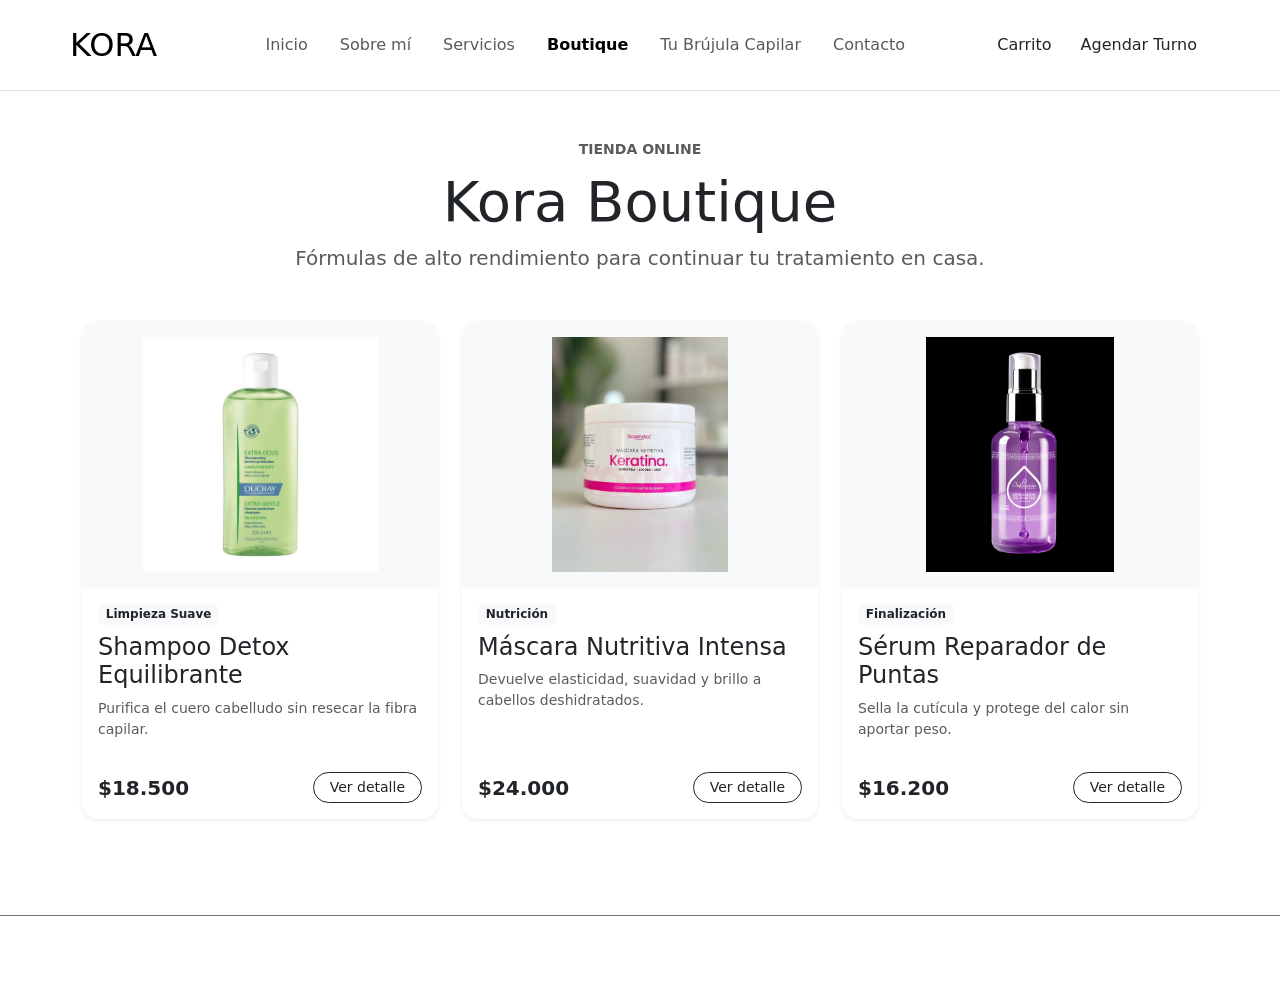
==== boutique.html @ 86b4a29b "Trabajo Práctico 3 maquetacion y auditoria de Lighthouse" ====
<!DOCTYPE html>
<html lang="es">
<head>
  <meta charset="UTF-8">
  <meta name="viewport" content="width=device-width, initial-scale=1.0">
  <meta name="description" content="Kora Hair Boutique - Productos capilares seleccionados para tu rutina en casa.">
  <title>Kora Hair | Boutique</title>
  <link href="https://cdn.jsdelivr.net/npm/bootstrap@5.3.3/dist/css/bootstrap.min.css" rel="stylesheet">
  <link rel="stylesheet" href="css/styles.css">
</head>
<body>

  <!-- Navegación principal -->
  <header class="sticky-top bg-white border-bottom">
    <nav class="navbar navbar-expand-lg container py-3" aria-label="Navegación principal">
      <a class="navbar-brand fs-2 tracking-wide" href="index.html">KORA</a>
      <button class="navbar-toggler" type="button" data-bs-toggle="collapse" data-bs-target="#menuPrincipal" aria-controls="menuPrincipal" aria-expanded="false" aria-label="Abrir menú">
        <span class="navbar-toggler-icon"></span>
      </button>
      <div class="collapse navbar-collapse" id="menuPrincipal">
        <ul class="navbar-nav mx-auto mb-2 mb-lg-0 gap-lg-3">
          <li class="nav-item"><a class="nav-link" href="index.html">Inicio</a></li>
          <li class="nav-item"><a class="nav-link" href="sobre-mi.html">Sobre mí</a></li>
          <li class="nav-item"><a class="nav-link" href="servicios.html">Servicios</a></li>
          <li class="nav-item"><a class="nav-link active fw-semibold" aria-current="page" href="boutique.html">Boutique</a></li>
          <li class="nav-item"><a class="nav-link" href="test.html">Tu Brújula Capilar</a></li>
          <li class="nav-item"><a class="nav-link" href="contacto.html">Contacto</a></li>
        </ul>
        <div class="d-flex align-items-center gap-3">
          <a href="carrito.html" class="text-decoration-none text-dark fw-medium">Carrito</a>
          <a href="turnos.html" class="btn btn-kora">Agendar Turno</a>
        </div>
      </div>
    </nav>
  </header>

  <!-- Contenido Boutique -->
  <main class="container py-5">
    <div class="text-center mb-5">
      <p class="text-uppercase small fw-semibold text-muted mb-2">Tienda Online</p>
      <h1 class="display-4">Kora <span class="text-kora-accent">Boutique</span></h1>
      <p class="lead text-muted">Fórmulas de alto rendimiento para continuar tu tratamiento en casa.</p>
    </div>

    <div class="row g-4">
      <!-- Producto 1 -->
      <div class="col-md-4">
        <div class="card h-100 border-0 shadow-sm rounded-4 overflow-hidden">
          <div class="ratio ratio-4x3 bg-light">
            <img src="img/shampoo.jpeg" class="object-fit-contain p-3" alt="Shampoo Detox Equilibrante Kora">
          </div>
          <div class="card-body d-flex flex-column">
            <span class="badge bg-light text-dark align-self-start mb-2">Limpieza Suave</span>
            <h2 class="h4 card-title">Shampoo Detox Equilibrante</h2>
            <p class="card-text text-muted small flex-grow-1">Purifica el cuero cabelludo sin resecar la fibra capilar.</p>
            <div class="d-flex justify-content-between align-items-center mt-3">
              <span class="fw-bold fs-5">$18.500</span>
              <a href="detalle-producto.html" class="btn btn-outline-dark btn-sm rounded-pill px-3">Ver detalle</a>
            </div>
          </div>
        </div>
      </div>

      <!-- Producto 2 -->
      <div class="col-md-4">
        <div class="card h-100 border-0 shadow-sm rounded-4 overflow-hidden">
          <div class="ratio ratio-4x3 bg-light">
            <img src="img/mascara.jpeg" class="object-fit-contain p-3" alt="Máscara Nutritiva Intensa Kora">
          </div>
          <div class="card-body d-flex flex-column">
            <span class="badge bg-light text-dark align-self-start mb-2">Nutrición</span>
            <h2 class="h4 card-title">Máscara Nutritiva Intensa</h2>
            <p class="card-text text-muted small flex-grow-1">Devuelve elasticidad, suavidad y brillo a cabellos deshidratados.</p>
            <div class="d-flex justify-content-between align-items-center mt-3">
              <span class="fw-bold fs-5">$24.000</span>
              <a href="detalle-producto.html" class="btn btn-outline-dark btn-sm rounded-pill px-3">Ver detalle</a>
            </div>
          </div>
        </div>
      </div>

      <!-- Producto 3 -->
      <div class="col-md-4">
        <div class="card h-100 border-0 shadow-sm rounded-4 overflow-hidden">
          <div class="ratio ratio-4x3 bg-light">
            <img src="img/serum.jpeg" class="object-fit-contain p-3" alt="Sérum Reparador de Puntas Kora">
          </div>
          <div class="card-body d-flex flex-column">
            <span class="badge bg-light text-dark align-self-start mb-2">Finalización</span>
            <h2 class="h4 card-title">Sérum Reparador de Puntas</h2>
            <p class="card-text text-muted small flex-grow-1">Sella la cutícula y protege del calor sin aportar peso.</p>
            <div class="d-flex justify-content-between align-items-center mt-3">
              <span class="fw-bold fs-5">$16.200</span>
              <a href="detalle-producto.html" class="btn btn-outline-dark btn-sm rounded-pill px-3">Ver detalle</a>
            </div>
          </div>
        </div>
      </div>
    </div>
  </main>

  <!-- Footer -->
  <footer class="bg-kora-dark text-white border-top border-secondary py-4 mt-5">
    <div class="container d-flex flex-column flex-md-row justify-content-between align-items-center">
      <span class="fs-4 fw-bold" style="font-family: 'Cormorant Garamond', serif;">KORA</span>
      <p class="mb-0 small opacity-75">© 2026 Kora Hair - Tu Brújula Capilar. Todos los derechos reservados.</p>
    </div>
  </footer>

  <script src="https://cdn.jsdelivr.net/npm/bootstrap@5.3.3/dist/js/bootstrap.bundle.min.js"></script>
</body>
</html>
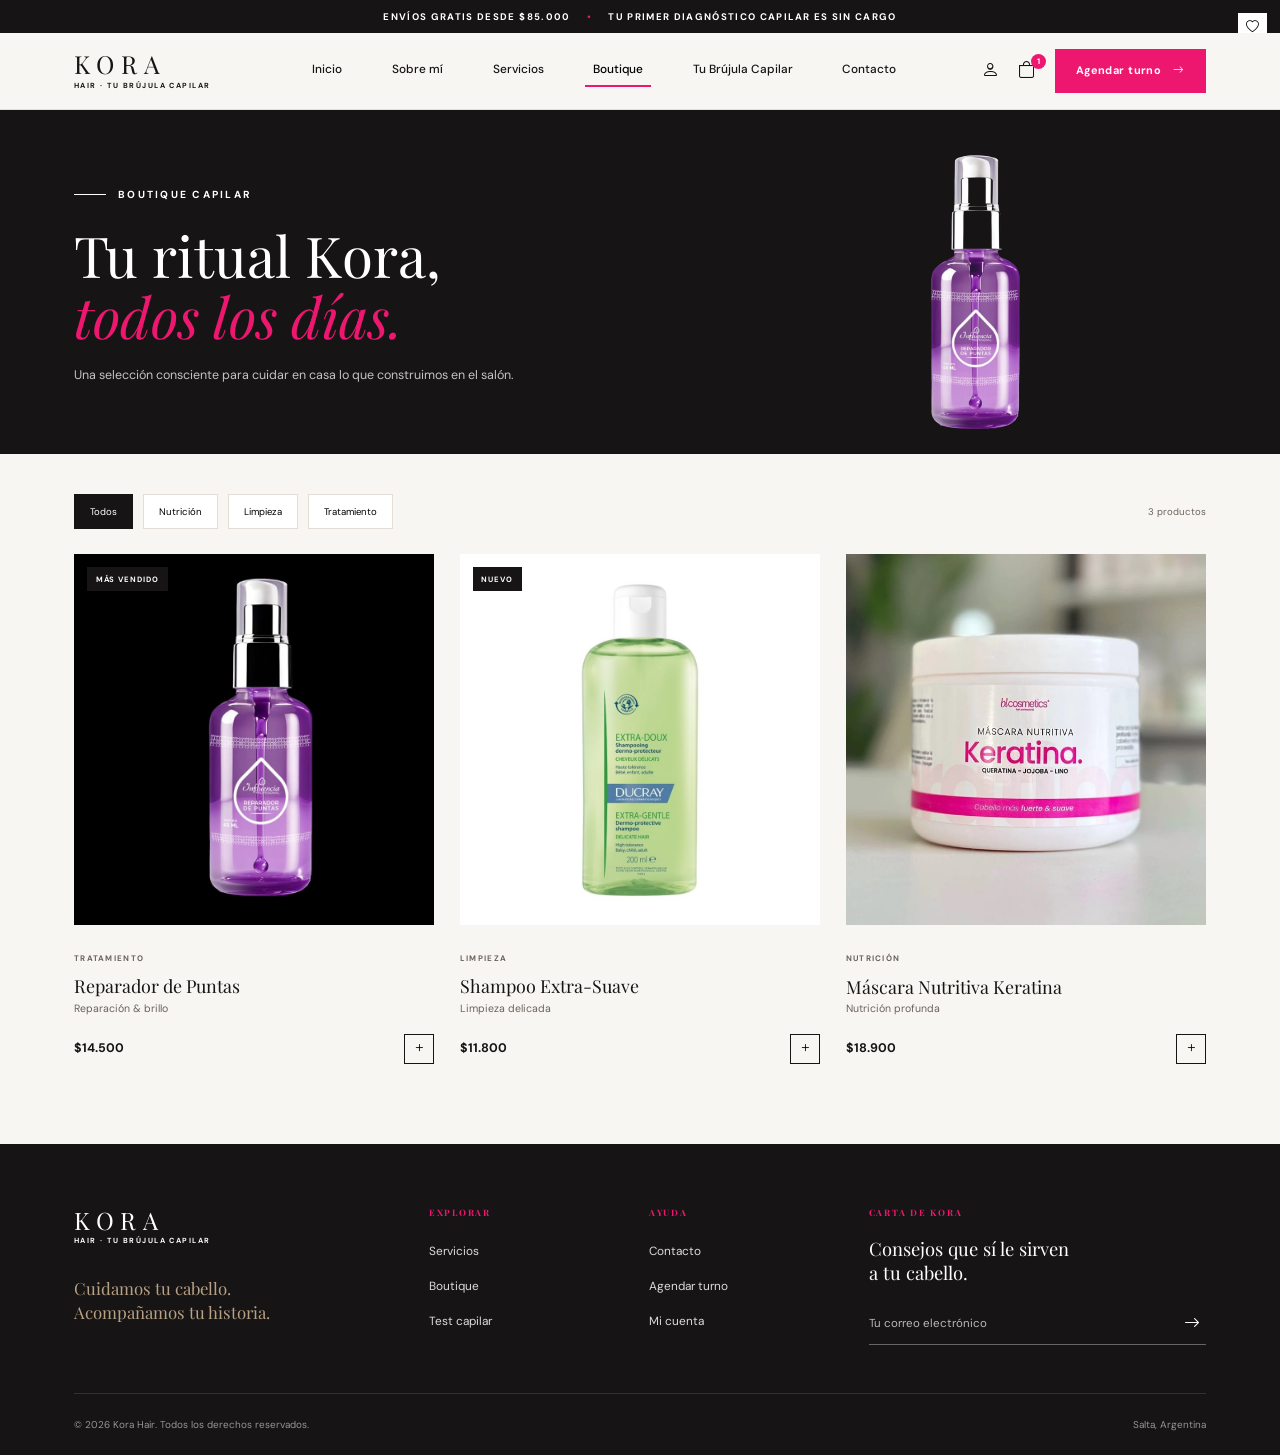
==== commit 8ed4b831: "Rehago la maquetacion igual al diseño de Figma" ====
--- a/boutique.html
+++ b/boutique.html
@@ -3,110 +3,161 @@
 <head>
   <meta charset="UTF-8">
   <meta name="viewport" content="width=device-width, initial-scale=1.0">
-  <meta name="description" content="Kora Hair Boutique - Productos capilares seleccionados para tu rutina en casa.">
+  <meta name="description" content="La boutique Kora: productos seleccionados para cuidar tu cabello en casa.">
   <title>Kora Hair | Boutique</title>
+  <link rel="preconnect" href="https://fonts.googleapis.com">
+  <link rel="preconnect" href="https://fonts.gstatic.com" crossorigin>
+  <link href="https://fonts.googleapis.com/css2?family=DM+Sans:ital,wght@0,400;0,500;0,700;1,400&family=Playfair+Display:ital,wght@0,400;0,500;1,400;1,500&display=swap" rel="stylesheet">
   <link href="https://cdn.jsdelivr.net/npm/bootstrap@5.3.3/dist/css/bootstrap.min.css" rel="stylesheet">
+  <link href="https://cdn.jsdelivr.net/npm/bootstrap-icons@1.11.3/font/bootstrap-icons.min.css" rel="stylesheet">
   <link rel="stylesheet" href="css/styles.css">
 </head>
 <body>
+  <div class="topbar">Envíos gratis desde $85.000 <span class="dot">•</span> Tu primer diagnóstico capilar es sin cargo</div>
 
-  <!-- Navegación principal -->
-  <header class="sticky-top bg-white border-bottom">
-    <nav class="navbar navbar-expand-lg container py-3" aria-label="Navegación principal">
-      <a class="navbar-brand fs-2 tracking-wide" href="index.html">KORA</a>
+  <header class="site-header">
+    <nav class="navbar navbar-expand-lg k-container" aria-label="Navegación principal">
+      <a class="brand" href="index.html" aria-label="Kora Hair, inicio">
+        <span class="brand__name">KORA</span>
+        <span class="brand__sub">HAIR · TU BRÚJULA CAPILAR</span>
+      </a>
       <button class="navbar-toggler" type="button" data-bs-toggle="collapse" data-bs-target="#menuPrincipal" aria-controls="menuPrincipal" aria-expanded="false" aria-label="Abrir menú">
         <span class="navbar-toggler-icon"></span>
       </button>
       <div class="collapse navbar-collapse" id="menuPrincipal">
-        <ul class="navbar-nav mx-auto mb-2 mb-lg-0 gap-lg-3">
+        <ul class="navbar-nav menu-principal">
           <li class="nav-item"><a class="nav-link" href="index.html">Inicio</a></li>
           <li class="nav-item"><a class="nav-link" href="sobre-mi.html">Sobre mí</a></li>
           <li class="nav-item"><a class="nav-link" href="servicios.html">Servicios</a></li>
-          <li class="nav-item"><a class="nav-link active fw-semibold" aria-current="page" href="boutique.html">Boutique</a></li>
+          <li class="nav-item"><a class="nav-link active" aria-current="page" href="boutique.html">Boutique</a></li>
           <li class="nav-item"><a class="nav-link" href="test.html">Tu Brújula Capilar</a></li>
           <li class="nav-item"><a class="nav-link" href="contacto.html">Contacto</a></li>
         </ul>
-        <div class="d-flex align-items-center gap-3">
-          <a href="carrito.html" class="text-decoration-none text-dark fw-medium">Carrito</a>
-          <a href="turnos.html" class="btn btn-kora">Agendar Turno</a>
+        <div class="acciones">
+          <a href="login.html" class="icono-btn" aria-label="Mi cuenta"><i class="bi bi-person"></i></a>
+          <a href="carrito.html" class="icono-btn" aria-label="Carrito"><i class="bi bi-bag"></i><span class="badge-k" data-carrito-badge>1</span></a>
+          <a href="turnos.html" class="btn-kora btn-kora--sm">Agendar turno <i class="bi bi-arrow-right"></i></a>
         </div>
       </div>
     </nav>
   </header>
 
-  <!-- Contenido Boutique -->
-  <main class="container py-5">
-    <div class="text-center mb-5">
-      <p class="text-uppercase small fw-semibold text-muted mb-2">Tienda Online</p>
-      <h1 class="display-4">Kora <span class="text-kora-accent">Boutique</span></h1>
-      <p class="lead text-muted">Fórmulas de alto rendimiento para continuar tu tratamiento en casa.</p>
-    </div>
+  <main>
+    <section class="boutique-hero">
+      <div class="k-container boutique-hero__grid">
+        <div style="padding-block:3rem">
+          <span class="eyebrow eyebrow--claro" style="color:#fff">Boutique capilar</span>
+          <h1 class="h-xl">Tu ritual Kora,<br><em>todos los días.</em></h1>
+          <p>Una selección consciente para cuidar en casa lo que construimos en el salón.</p>
+        </div>
+        <div class="boutique-hero__frasco"><img class="boutique-hero__img" src="img/producto-reparador.jpg" alt="Reparador de Puntas, frasco violeta de 45 ml"></div></div>
+      </div>
+    </section>
 
-    <div class="row g-4">
-      <!-- Producto 1 -->
-      <div class="col-md-4">
-        <div class="card h-100 border-0 shadow-sm rounded-4 overflow-hidden">
-          <div class="ratio ratio-4x3 bg-light">
-            <img src="img/shampoo.jpeg" class="object-fit-contain p-3" alt="Shampoo Detox Equilibrante Kora">
+    <section style="padding-bottom:5rem">
+      <div class="k-container">
+        <div class="filtros">
+          <div class="filtros__chips" role="group" aria-label="Filtrar productos">
+            <button class="chip activo" type="button" data-filtro="todos">Todos</button>
+            <button class="chip" type="button" data-filtro="nutricion">Nutrición</button>
+            <button class="chip" type="button" data-filtro="limpieza">Limpieza</button>
+            <button class="chip" type="button" data-filtro="tratamiento">Tratamiento</button>
           </div>
-          <div class="card-body d-flex flex-column">
-            <span class="badge bg-light text-dark align-self-start mb-2">Limpieza Suave</span>
-            <h2 class="h4 card-title">Shampoo Detox Equilibrante</h2>
-            <p class="card-text text-muted small flex-grow-1">Purifica el cuero cabelludo sin resecar la fibra capilar.</p>
-            <div class="d-flex justify-content-between align-items-center mt-3">
-              <span class="fw-bold fs-5">$18.500</span>
-              <a href="detalle-producto.html" class="btn btn-outline-dark btn-sm rounded-pill px-3">Ver detalle</a>
+          <span class="filtros__total" id="totalProductos">3 productos</span>
+        </div>
+        <div class="productos productos--3" id="gridProductos">
+          <article class="producto" data-categoria="tratamiento">
+            <a href="detalle-del-producto.html" class="producto__img producto__img--negro" aria-label="Ver Reparador de Puntas">
+              <span class="producto__tag">Más vendido</span>
+              <img src="img/producto-reparador.jpg" alt="Frasco de Reparador de Puntas Influencia Profesional de 45 ml" loading="lazy">
+            </a>
+            <button class="producto__fav" type="button" aria-label="Guardar en favoritos"><i class="bi bi-heart"></i></button>
+            <div class="producto__info">
+              <span class="producto__cat">Tratamiento</span>
+              <h3><a href="detalle-del-producto.html">Reparador de Puntas</a></h3>
+              <p class="producto__desc">Reparación &amp; brillo</p>
+              <div class="producto__fila">
+                <span class="producto__precio">$14.500</span>
+                <button class="mas-btn" type="button" data-agregar aria-label="Agregar Reparador de Puntas al carrito"><i class="bi bi-plus"></i></button>
+              </div>
             </div>
-          </div>
+          </article>
+          <article class="producto" data-categoria="limpieza">
+            <a href="detalle-del-producto.html" class="producto__img producto__img--blanco" aria-label="Ver Shampoo Extra-Suave">
+              <span class="producto__tag">Nuevo</span>
+              <img src="img/producto-shampoo.jpg" alt="Shampoo Extra-Suave Ducray de 200 ml" loading="lazy">
+            </a>
+            <button class="producto__fav" type="button" aria-label="Guardar en favoritos"><i class="bi bi-heart"></i></button>
+            <div class="producto__info">
+              <span class="producto__cat">Limpieza</span>
+              <h3><a href="detalle-del-producto.html">Shampoo Extra-Suave</a></h3>
+              <p class="producto__desc">Limpieza delicada</p>
+              <div class="producto__fila">
+                <span class="producto__precio">$11.800</span>
+                <button class="mas-btn" type="button" data-agregar aria-label="Agregar Shampoo Extra-Suave al carrito"><i class="bi bi-plus"></i></button>
+              </div>
+            </div>
+          </article>
+          <article class="producto" data-categoria="nutricion">
+            <a href="detalle-del-producto.html" class="producto__img producto__img--foto" aria-label="Ver Máscara Nutritiva Keratina">
+              <img src="img/producto-mascara.jpg" alt="Máscara Nutritiva con Keratina, jojoba y lino" loading="lazy">
+            </a>
+            <button class="producto__fav" type="button" aria-label="Guardar en favoritos"><i class="bi bi-heart"></i></button>
+            <div class="producto__info">
+              <span class="producto__cat">Nutrición</span>
+              <h3><a href="detalle-del-producto.html">Máscara Nutritiva Keratina</a></h3>
+              <p class="producto__desc">Nutrición profunda</p>
+              <div class="producto__fila">
+                <span class="producto__precio">$18.900</span>
+                <button class="mas-btn" type="button" data-agregar aria-label="Agregar Máscara Nutritiva Keratina al carrito"><i class="bi bi-plus"></i></button>
+              </div>
+            </div>
+          </article>
         </div>
       </div>
+    </section>
+  </main>
 
-      <!-- Producto 2 -->
-      <div class="col-md-4">
-        <div class="card h-100 border-0 shadow-sm rounded-4 overflow-hidden">
-          <div class="ratio ratio-4x3 bg-light">
-            <img src="img/mascara.jpeg" class="object-fit-contain p-3" alt="Máscara Nutritiva Intensa Kora">
-          </div>
-          <div class="card-body d-flex flex-column">
-            <span class="badge bg-light text-dark align-self-start mb-2">Nutrición</span>
-            <h2 class="h4 card-title">Máscara Nutritiva Intensa</h2>
-            <p class="card-text text-muted small flex-grow-1">Devuelve elasticidad, suavidad y brillo a cabellos deshidratados.</p>
-            <div class="d-flex justify-content-between align-items-center mt-3">
-              <span class="fw-bold fs-5">$24.000</span>
-              <a href="detalle-producto.html" class="btn btn-outline-dark btn-sm rounded-pill px-3">Ver detalle</a>
-            </div>
-          </div>
+  <footer class="site-footer">
+    <div class="k-container">
+      <div class="footer-grid">
+        <div class="footer-brand">
+          <a class="brand" href="index.html"><span class="brand__name">KORA</span><span class="brand__sub">HAIR · TU BRÚJULA CAPILAR</span></a>
+          <p class="footer-lema">Cuidamos tu cabello.<br>Acompañamos tu historia.</p>
+        </div>
+        <div>
+          <h4 class="footer-titulo">Explorar</h4>
+          <ul class="footer-links">
+            <li><a href="servicios.html">Servicios</a></li>
+            <li><a href="boutique.html">Boutique</a></li>
+            <li><a href="test.html">Test capilar</a></li>
+          </ul>
+        </div>
+        <div>
+          <h4 class="footer-titulo">Ayuda</h4>
+          <ul class="footer-links">
+            <li><a href="contacto.html">Contacto</a></li>
+            <li><a href="turnos.html">Agendar turno</a></li>
+            <li><a href="login.html">Mi cuenta</a></li>
+          </ul>
+        </div>
+        <div class="footer-news">
+          <h4 class="footer-titulo">Carta de Kora</h4>
+          <h4>Consejos que sí le sirven<br>a tu cabello.</h4>
+          <form class="news-form" data-form-demo>
+            <input type="email" placeholder="Tu correo electrónico" aria-label="Tu correo electrónico" required>
+            <button type="submit" aria-label="Suscribirme"><i class="bi bi-arrow-right"></i></button>
+          </form>
         </div>
       </div>
-
-      <!-- Producto 3 -->
-      <div class="col-md-4">
-        <div class="card h-100 border-0 shadow-sm rounded-4 overflow-hidden">
-          <div class="ratio ratio-4x3 bg-light">
-            <img src="img/serum.jpeg" class="object-fit-contain p-3" alt="Sérum Reparador de Puntas Kora">
-          </div>
-          <div class="card-body d-flex flex-column">
-            <span class="badge bg-light text-dark align-self-start mb-2">Finalización</span>
-            <h2 class="h4 card-title">Sérum Reparador de Puntas</h2>
-            <p class="card-text text-muted small flex-grow-1">Sella la cutícula y protege del calor sin aportar peso.</p>
-            <div class="d-flex justify-content-between align-items-center mt-3">
-              <span class="fw-bold fs-5">$16.200</span>
-              <a href="detalle-producto.html" class="btn btn-outline-dark btn-sm rounded-pill px-3">Ver detalle</a>
-            </div>
-          </div>
-        </div>
+      <div class="footer-bottom">
+        <span>&copy; 2026 Kora Hair. Todos los derechos reservados.</span>
+        <span>Salta, Argentina</span>
       </div>
-    </div>
-  </main>
-
-  <!-- Footer -->
-  <footer class="bg-kora-dark text-white border-top border-secondary py-4 mt-5">
-    <div class="container d-flex flex-column flex-md-row justify-content-between align-items-center">
-      <span class="fs-4 fw-bold" style="font-family: 'Cormorant Garamond', serif;">KORA</span>
-      <p class="mb-0 small opacity-75">© 2026 Kora Hair - Tu Brújula Capilar. Todos los derechos reservados.</p>
     </div>
   </footer>
 
   <script src="https://cdn.jsdelivr.net/npm/bootstrap@5.3.3/dist/js/bootstrap.bundle.min.js"></script>
+  <script src="js/main.js"></script>
 </body>
-</html>+</html>
--- a/css/styles.css
+++ b/css/styles.css
@@ -0,0 +1,562 @@
+/* =========================================================
+   KORA HAIR · Hoja de estilos principal
+   Réplica del diseño de Figma (rosa fucsia / negro / crema)
+   Se usa junto con Bootstrap 5.3 (navbar, collapse, accordion)
+   ========================================================= */
+
+/* 1. VARIABLES ----------------------------------------------------------- */
+:root {
+  --k-rosa: #ED176F;          /* fucsia de marca */
+  --k-rosa-hover: #D1105F;
+  --k-negro: #161414;
+  --k-crema: #F8F6F2;         /* fondo general */
+  --k-blush: #F8ECEE;         /* fondo rosado suave */
+  --k-rose: #EFE2DF;
+  --k-rose-2: #D8C1C3;
+  --k-gris: #D9D3CF;
+  --k-arena: #EEE7D7;
+  --k-taupe: #B8A184;
+  --k-texto: #161414;
+  --k-texto-suave: #6B625C;
+  --k-linea: #E4DDD6;
+
+  --k-serif: 'Playfair Display', Georgia, 'Times New Roman', serif;
+  --k-sans: 'DM Sans', system-ui, -apple-system, 'Segoe UI', sans-serif;
+}
+
+/* 2. BASE ---------------------------------------------------------------- */
+*, *::before, *::after { box-sizing: border-box; }
+html { scroll-behavior: smooth; }
+body {
+  margin: 0;
+  background: var(--k-crema);
+  color: var(--k-texto);
+  font-family: var(--k-sans);
+  font-size: 1rem;
+  line-height: 1.6;
+  -webkit-font-smoothing: antialiased;
+}
+img { max-width: 100%; display: block; }
+a { color: inherit; text-decoration: none; }
+h1, h2, h3, h4 { font-family: var(--k-serif); font-weight: 400; line-height: 1.08; margin: 0; color: inherit; }
+p { margin: 0; }
+ul { margin: 0; padding: 0; list-style: none; }
+button { font-family: inherit; }
+em, .k-em { font-style: italic; color: var(--k-rosa); }
+
+.k-container { width: 100%; max-width: 1180px; margin-inline: auto; padding-inline: 1.5rem; }
+.k-section { padding-block: clamp(3.5rem, 7vw, 6rem); }
+.bg-blush { background: var(--k-blush); }
+.bg-negro { background: var(--k-negro); color: #fff; }
+.bg-rosa  { background: var(--k-rosa);  color: #fff; }
+.bg-blanco { background: #fff; }
+
+/* Tipografía utilitaria */
+.h-display { font-size: clamp(2.6rem, 6.2vw, 5rem); line-height: 1.02; letter-spacing: -.01em; }
+.h-xl { font-size: clamp(2.2rem, 4.4vw, 3.6rem); }
+.h-lg { font-size: clamp(1.8rem, 3.2vw, 2.6rem); }
+.h-md { font-size: clamp(1.4rem, 2.2vw, 1.75rem); }
+.lead-k { font-size: 1rem; color: var(--k-texto-suave); max-width: 34rem; }
+.text-center { text-align: center; }
+.mx-auto { margin-inline: auto; }
+.mt-1 { margin-top: .5rem; } .mt-2 { margin-top: 1rem; } .mt-3 { margin-top: 1.5rem; } .mt-4 { margin-top: 2rem; } .mt-5 { margin-top: 3rem; }
+
+/* Eyebrow: línea rosa + texto en mayúsculas */
+.eyebrow {
+  display: inline-flex; align-items: center; gap: .75rem;
+  font-size: .64rem; font-weight: 700; letter-spacing: .22em; text-transform: uppercase;
+  color: var(--k-texto);
+  margin-bottom: 1.4rem;
+}
+.eyebrow::before { content: ""; width: 2rem; height: 1px; background: var(--k-rosa); }
+.eyebrow--claro { color: #fff; }
+.eyebrow--claro::before { background: #fff; }
+.eyebrow--centro { justify-content: center; }
+.eyebrow--rosa { color: var(--k-rosa); }
+.eyebrow--rosa::before { display: none; }
+
+/* 3. BOTONES ------------------------------------------------------------- */
+.btn-kora, .btn-kora-blanco, .btn-kora-borde {
+  display: inline-flex; align-items: center; justify-content: center; gap: .75rem;
+  font-family: var(--k-sans); font-size: .72rem; font-weight: 700; letter-spacing: .04em;
+  padding: .95rem 1.6rem; border: 2px solid transparent; border-radius: 0; cursor: pointer;
+  transition: background .2s, color .2s, border-color .2s, transform .2s;
+}
+.btn-kora { background: var(--k-rosa); color: #fff; border-color: var(--k-rosa); }
+.btn-kora:hover { background: var(--k-rosa-hover); border-color: var(--k-rosa-hover); color: #fff; }
+.btn-kora-blanco { background: #fff; color: var(--k-negro); border-color: #fff; }
+.btn-kora-blanco:hover { background: var(--k-negro); color: #fff; border-color: var(--k-negro); }
+.btn-kora-borde { background: transparent; color: var(--k-negro); border-color: var(--k-negro); }
+.btn-kora-borde:hover { background: var(--k-negro); color: #fff; }
+.btn-kora--sm { padding: .7rem 1.2rem; font-size: .68rem; }
+.btn-kora--block { width: 100%; }
+.link-flecha {
+  display: inline-flex; align-items: center; gap: .6rem;
+  font-size: .72rem; font-weight: 700; padding-bottom: .35rem; border-bottom: 1px solid var(--k-negro);
+}
+.link-flecha:hover { color: var(--k-rosa); border-color: var(--k-rosa); }
+
+/* 4. BARRA SUPERIOR + HEADER --------------------------------------------- */
+.topbar {
+  background: var(--k-negro); color: #fff; text-align: center;
+  font-size: .6rem; font-weight: 700; letter-spacing: .14em; text-transform: uppercase;
+  padding: .55rem 1rem;
+}
+.topbar .dot { color: var(--k-rosa); margin-inline: .8rem; }
+
+.site-header { background: var(--k-crema); border-bottom: 1px solid var(--k-linea); z-index: 1030; position: sticky; top: 0; }
+.site-header .navbar { display: flex; align-items: center; flex-wrap: wrap; padding-block: 1rem; }
+.brand { display: flex; flex-direction: column; line-height: 1; margin-right: 1rem; }
+.brand__name { font-family: var(--k-serif); font-size: 1.55rem; letter-spacing: .28em; }
+.brand__sub { font-size: .46rem; font-weight: 700; letter-spacing: .2em; margin-top: .3rem; color: var(--k-texto); }
+
+.navbar-toggler {
+  margin-left: auto; background: transparent; border: 1px solid var(--k-linea); padding: .4rem .6rem; cursor: pointer;
+}
+.navbar-toggler-icon { display: inline-block; width: 1.4rem; height: 1.4rem; background: no-repeat center / 100%
+  url("data:image/svg+xml,%3Csvg xmlns='http://www.w3.org/2000/svg' viewBox='0 0 30 30'%3E%3Cpath stroke='%23161414' stroke-linecap='round' stroke-miterlimit='10' stroke-width='2' d='M4 7h22M4 15h22M4 23h22'/%3E%3C/svg%3E"); }
+.navbar-collapse { flex-grow: 1; align-items: center; }
+.menu-principal { display: flex; flex-direction: column; gap: .2rem; margin: 1rem 0; }
+.menu-principal .nav-link {
+  display: inline-block; padding: .35rem 0; font-size: .74rem; font-weight: 500; color: var(--k-texto);
+  border-bottom: 2px solid transparent; transition: color .2s, border-color .2s;
+}
+.menu-principal .nav-link:hover { color: var(--k-rosa); }
+.menu-principal .nav-link.active { border-bottom-color: var(--k-rosa); }
+.acciones { display: flex; align-items: center; gap: 1.2rem; }
+.icono-btn { position: relative; font-size: 1.05rem; line-height: 1; color: var(--k-negro); }
+.icono-btn:hover { color: var(--k-rosa); }
+.icono-btn .badge-k {
+  position: absolute; top: -.55rem; right: -.65rem; background: var(--k-rosa); color: #fff;
+  font-size: .5rem; font-weight: 700; width: .95rem; height: .95rem; border-radius: 50%;
+  display: grid; place-items: center;
+}
+
+@media (min-width: 992px) {
+  .navbar-toggler { display: none; }
+  .navbar-collapse { display: flex !important; }
+  .menu-principal { flex-direction: row; gap: 2.1rem; margin: 0 auto; }
+}
+@media (max-width: 991.98px) {
+  .acciones { padding-bottom: 1rem; }
+  .navbar-collapse { width: 100%; flex-basis: 100%; }
+  .navbar-collapse.collapse:not(.show) { display: none; }
+}
+.accordion-collapse.collapse:not(.show) { display: none; }
+
+/* 5. FOOTER -------------------------------------------------------------- */
+.site-footer { background: var(--k-negro); color: #fff; padding-top: 4rem; }
+.footer-grid { display: grid; gap: 2.5rem; grid-template-columns: 1fr; padding-bottom: 3rem; }
+@media (min-width: 768px) { .footer-grid { grid-template-columns: 1.4fr .8fr .8fr 1.5fr; } }
+.footer-brand .brand__name { font-size: 1.5rem; }
+.footer-brand .brand__sub { color: #fff; }
+.footer-lema { font-family: var(--k-serif); font-size: 1.05rem; line-height: 1.45; color: var(--k-taupe); margin-top: 2rem; }
+.footer-titulo { font-size: .55rem; font-weight: 700; letter-spacing: .2em; text-transform: uppercase; color: var(--k-rosa); margin-bottom: 1.2rem; }
+.footer-links li + li { margin-top: .6rem; }
+.footer-links a { font-size: .74rem; color: #fff; opacity: .85; }
+.footer-links a:hover { color: var(--k-rosa); opacity: 1; }
+.footer-news h4:not(.footer-titulo) { font-family: var(--k-serif); font-size: 1.15rem; color: #fff; line-height: 1.3; margin-bottom: 1.2rem; }
+.news-form { display: flex; align-items: center; border-bottom: 1px solid rgba(255,255,255,.35); }
+.news-form input { flex: 1; background: transparent; border: 0; color: #fff; font-size: .72rem; padding: .7rem 0; outline: none; }
+.news-form input::placeholder { color: rgba(255,255,255,.7); }
+.news-form button { background: transparent; border: 0; color: #fff; cursor: pointer; }
+.footer-bottom { border-top: 1px solid rgba(255,255,255,.12); padding-block: 1.4rem; font-size: .62rem; color: rgba(255,255,255,.55);
+  display: flex; flex-wrap: wrap; justify-content: space-between; gap: .5rem; }
+
+/* 6. HERO INICIO ---------------------------------------------------------- */
+.hero { display: grid; grid-template-columns: 1fr; background: var(--k-blush); }
+.hero__texto { padding: clamp(3rem, 7vw, 6rem) clamp(1.5rem, 5vw, 4rem); max-width: 43rem; margin-left: auto; width: 100%; }
+.hero__texto .eyebrow { font-size: .56rem; }
+.hero__texto p.lead-k { margin-top: 1.6rem; }
+.hero__botones { display: flex; flex-wrap: wrap; align-items: center; gap: 1.6rem; margin-top: 2.2rem; }
+.hero__foto { position: relative; min-height: 22rem; background: #E3B7AD; }
+.hero__foto img { position: absolute; inset: 0; width: 100%; height: 100%; object-fit: cover; object-position: center top; }
+.hero__tarjeta {
+  position: absolute; left: 1.2rem; bottom: 2rem; background: #fff; padding: 1rem 1.3rem; max-width: 12rem;
+  box-shadow: 0 12px 30px rgba(0,0,0,.12);
+}
+.hero__tarjeta small { display: flex; align-items: center; gap: .4rem; font-size: .5rem; font-weight: 700; letter-spacing: .18em; text-transform: uppercase; color: var(--k-rosa); }
+.hero__tarjeta strong { display: block; font-family: var(--k-serif); font-size: .98rem; line-height: 1.25; margin-top: .45rem; }
+.hero__vertical { position: absolute; right: .6rem; top: 50%; writing-mode: vertical-rl; font-size: .46rem; letter-spacing: .25em; font-weight: 700; color: #fff; opacity: .9; }
+@media (min-width: 992px) {
+  .hero { grid-template-columns: 1fr 1fr; min-height: 36rem; }
+  .hero__tarjeta { left: -3.2rem; }
+}
+
+/* Franja oscura de afirmación */
+.afirmacion { background: var(--k-negro); color: #fff; padding-block: 4.5rem; }
+.afirmacion__grid { display: grid; gap: 2rem; align-items: center; }
+@media (min-width: 992px) { .afirmacion__grid { grid-template-columns: .5fr 2.2fr 1.8fr; } }
+.afirmacion__num { font-size: .55rem; color: var(--k-rosa); letter-spacing: .1em; }
+.afirmacion h2 { font-size: clamp(1.9rem, 3.4vw, 2.7rem); line-height: 1.15; }
+.afirmacion h2 em { color: var(--k-rosa); display: block; }
+.afirmacion p { font-size: .82rem; color: rgba(255,255,255,.7); max-width: 27rem; }
+
+/* Cabecera de sección (título a la izquierda + enlace a la derecha) */
+.sec-head { display: flex; flex-wrap: wrap; align-items: flex-end; justify-content: space-between; gap: 1.5rem; margin-bottom: 2.8rem; }
+
+/* Tarjetas de ritual */
+.rituales { display: grid; gap: 1.5rem; grid-template-columns: 1fr; }
+@media (min-width: 768px) { .rituales { grid-template-columns: repeat(3, 1fr); } }
+.ritual-card { background: #fff; display: block; transition: transform .25s, box-shadow .25s; }
+.ritual-card:hover { transform: translateY(-4px); box-shadow: 0 14px 30px rgba(0,0,0,.08); }
+.ritual-card__arte { position: relative; aspect-ratio: 16 / 9; overflow: hidden; }
+.ritual-card__arte svg { position: absolute; inset: 0; width: 100%; height: 100%; }
+.ritual-card__arte span { position: absolute; top: .9rem; left: 1rem; font-size: .55rem; z-index: 1; }
+.ritual-card__cuerpo { padding: 1.6rem 1.5rem 1.4rem; position: relative; }
+.ritual-card__cuerpo small { font-size: .5rem; font-weight: 700; letter-spacing: .18em; color: var(--k-texto-suave); text-transform: uppercase; }
+.ritual-card__cuerpo h3 { font-size: 1.35rem; margin: .7rem 0 .5rem; }
+.ritual-card__cuerpo p { font-size: .68rem; color: var(--k-texto-suave); max-width: 80%; }
+.ritual-card__cuerpo i { position: absolute; right: 1.5rem; bottom: 1.4rem; font-size: .8rem; }
+
+/* Banda rosa de la brújula */
+.banda-brujula { background: var(--k-rosa); color: #fff; padding-block: 4.5rem; }
+.banda-brujula__grid { display: grid; gap: 2.5rem; align-items: center; }
+@media (min-width: 992px) { .banda-brujula__grid { grid-template-columns: 1fr 1.4fr; } }
+.emblema { width: 11rem; height: 11rem; margin-inline: auto; }
+.banda-brujula h2 { font-size: clamp(2rem, 3.6vw, 2.9rem); color: #fff; }
+.banda-brujula h2 em { color: #fff; }
+.banda-brujula p { font-size: .76rem; margin-top: 1rem; max-width: 30rem; }
+
+/* Productos */
+.productos { display: grid; gap: 1.6rem; grid-template-columns: 1fr; }
+@media (min-width: 576px) { .productos { grid-template-columns: repeat(2, 1fr); } }
+@media (min-width: 992px) { .productos--3 { grid-template-columns: repeat(3, 1fr); } .productos--4 { grid-template-columns: repeat(4, 1fr); } }
+.producto { display: block; }
+.producto.oculto { display: none; }
+.producto__img { position: relative; aspect-ratio: 1 / 1.03; display: flex; align-items: center; justify-content: center; overflow: hidden; }
+.producto__tag { position: absolute; top: .8rem; left: .8rem; background: var(--k-negro); color: #fff; font-size: .48rem; font-weight: 700; letter-spacing: .12em; text-transform: uppercase; padding: .35rem .55rem; z-index: 2; }
+.producto__fav { position: absolute; top: .8rem; right: .8rem; width: 1.8rem; height: 1.8rem; background: #fff; border: 0; display: grid; place-items: center; font-size: .8rem; cursor: pointer; z-index: 2; }
+.producto__fav.activo i::before { content: "\f415"; color: var(--k-rosa); }
+.producto__hoja { position: absolute; right: -.5rem; bottom: 0; width: 45%; opacity: .55; }
+.producto__info { padding-top: 1.1rem; position: relative; }
+.producto__cat { font-size: .5rem; font-weight: 700; letter-spacing: .16em; text-transform: uppercase; color: var(--k-texto-suave); }
+.producto__info h3 { font-size: 1.12rem; margin: .5rem 0 .3rem; }
+.producto__desc { font-size: .66rem; color: var(--k-texto-suave); }
+.producto__fila { display: flex; align-items: center; justify-content: space-between; margin-top: 1rem; }
+.producto__precio { font-size: .78rem; font-weight: 700; }
+.mas-btn { width: 1.9rem; height: 1.9rem; border: 1px solid var(--k-negro); background: transparent; display: grid; place-items: center; font-size: .9rem; cursor: pointer; transition: background .2s, color .2s; }
+.mas-btn:hover { background: var(--k-negro); color: #fff; }
+
+/* Frasco ilustrado (CSS puro) */
+.frasco { --c: var(--k-negro); --t: #fff; position: relative; font-size: 1.15rem; width: 6em; display: flex; flex-direction: column; align-items: center; z-index: 1; }
+.frasco::after { content: ""; position: absolute; bottom: -1.1em; left: 50%; width: 5.4em; height: .9em; transform: translateX(-50%); background: radial-gradient(closest-side, rgba(0,0,0,.28), transparent); z-index: -1; }
+.frasco__tapa { width: 2.4em; height: 1.25em; background: var(--k-negro); border-radius: .3em .3em 0 0; }
+.frasco__cuello { width: 3.3em; height: .7em; background: var(--c); border-radius: .2em .2em 0 0; margin-top: -.05em; }
+.frasco__cuerpo { width: 5.4em; height: 7.4em; background: var(--c); border-radius: .9em; margin-top: -.05em; color: var(--t); display: flex; flex-direction: column; align-items: center; justify-content: center; }
+.frasco__cuerpo b { font-family: var(--k-serif); font-weight: 400; font-size: 2.2em; line-height: 1; }
+.frasco__cuerpo small { font-size: .34em; font-weight: 700; letter-spacing: .22em; text-align: center; line-height: 1.5; margin-top: .9em; }
+.frasco--negro  { --c: var(--k-negro); }
+.frasco--crema  { --c: #F2EFEA; --t: var(--k-negro); }
+.frasco--taupe  { --c: #B8A184; --t: #fff; }
+.frasco--rosa   { --c: var(--k-rosa); --t: #fff; }
+.frasco--grande { font-size: .85rem; }
+.frasco--xl { font-size: 1.3rem; }
+.fondo-rose   { background: var(--k-rose); }
+.fondo-gris   { background: var(--k-gris); }
+.fondo-arena  { background: var(--k-arena); }
+.fondo-rosa-claro { background: #F4D6E1; }
+
+/* Cita final */
+.cita { background: var(--k-blush); text-align: center; padding-block: 5rem; }
+.cita i { color: var(--k-rosa); font-size: 1.1rem; }
+.cita blockquote { font-family: var(--k-serif); font-size: clamp(1.7rem, 3.2vw, 2.5rem); line-height: 1.2; margin: 1.2rem auto .8rem; max-width: 36rem; }
+.cita cite { font-style: normal; font-size: .56rem; letter-spacing: .12em; color: var(--k-rosa); }
+
+/* 7. HERO CENTRADO (Servicios, Turnos, Carrito) --------------------------- */
+.hero-centro { background: var(--k-blush); text-align: center; padding-block: clamp(3rem, 6vw, 5rem); }
+.hero-centro .lead-k { margin: 1.4rem auto 0; font-size: .82rem; max-width: 28rem; }
+
+/* 8. SOBRE MÍ ------------------------------------------------------------- */
+.split-hero { display: grid; background: var(--k-blush); }
+@media (min-width: 992px) { .split-hero { grid-template-columns: 1fr 1fr; } }
+.split-hero__texto { padding: clamp(3rem, 6vw, 5rem) clamp(1.5rem, 5vw, 4.5rem); display: flex; flex-direction: column; justify-content: center; align-items: flex-start; }
+.split-hero__texto p { font-size: .85rem; color: var(--k-texto-suave); margin-top: 1.5rem; max-width: 30rem; }
+.split-hero__foto { position: relative; min-height: 24rem; margin: 0; }
+.split-hero__foto img { position: absolute; inset: 0; width: 100%; height: 100%; object-fit: cover; }
+.split-hero__foto figcaption { position: absolute; left: 1.6rem; bottom: 1.4rem; font-size: .5rem; font-weight: 700; letter-spacing: .18em; color: #fff; text-transform: uppercase; }
+.dos-col { display: grid; gap: 2rem; }
+@media (min-width: 992px) { .dos-col { grid-template-columns: 1fr 1fr; gap: 5rem; } }
+.dos-col p { font-size: .86rem; color: var(--k-texto-suave); }
+.dos-col p + p { margin-top: 1.2rem; }
+.firma { font-family: var(--k-serif); font-style: italic; text-transform: uppercase; font-size: 1.25rem; margin-top: 2rem; color: var(--k-negro); }
+.filosofia { background: var(--k-negro); color: #fff; padding-block: 5rem 0; }
+.filosofia__grid { display: grid; border-top: 1px solid rgba(255,255,255,.14); margin-top: 3rem; }
+@media (min-width: 768px) { .filosofia__grid { grid-template-columns: repeat(3, 1fr); } }
+.filosofia__item { padding: 2.2rem 2rem 3rem 0; }
+@media (min-width: 768px) { .filosofia__item { padding-left: 2rem; border-left: 1px solid rgba(255,255,255,.14); } .filosofia__item:first-child { padding-left: 0; border-left: 0; } }
+.filosofia__item small { color: var(--k-rosa); font-size: .52rem; }
+.filosofia__item h3 { font-size: 1.5rem; margin: 1.6rem 0 .7rem; }
+.filosofia__item p { font-size: .72rem; color: var(--k-taupe); max-width: 17rem; }
+
+/* 9. SERVICIOS ------------------------------------------------------------ */
+.lista-servicios { max-width: 940px; margin-inline: auto; }
+.servicio-fila { display: grid; grid-template-columns: 4.5rem 1fr auto; grid-template-areas: "num info arrow" "num precio arrow"; gap: .6rem 1.4rem; align-items: center; padding-block: 1.6rem; border-bottom: 1px solid var(--k-linea); }
+@media (min-width: 768px) { .servicio-fila { grid-template-columns: 4.5rem 1fr 7.5rem 2.6rem; grid-template-areas: "num info precio arrow"; gap: 1.8rem; } }
+.servicio-fila__num { grid-area: num; width: 4.5rem; height: 4.5rem; display: grid; place-items: center; font-family: var(--k-serif); font-size: 1.1rem; }
+.servicio-fila__info { grid-area: info; }
+.servicio-fila__info small { font-size: .5rem; font-weight: 700; letter-spacing: .15em; text-transform: uppercase; color: var(--k-texto-suave); }
+.servicio-fila__info h3 { font-size: 1.7rem; margin: .35rem 0 .3rem; }
+.servicio-fila__info p { font-size: .68rem; color: var(--k-texto-suave); }
+.servicio-fila__precio { grid-area: precio; font-size: .75rem; font-weight: 700; }
+.servicio-fila__flecha { grid-area: arrow; width: 2.1rem; height: 2.1rem; border: 1px solid var(--k-negro); display: grid; place-items: center; font-size: .8rem; transition: background .2s, color .2s; }
+.servicio-fila:hover .servicio-fila__flecha { background: var(--k-negro); color: #fff; }
+.banner-rosa { background: var(--k-rosa); color: #fff; padding: 3rem 2.5rem; display: flex; flex-wrap: wrap; align-items: center; justify-content: space-between; gap: 2rem; }
+.banner-rosa small { display: block; font-size: .5rem; font-weight: 700; letter-spacing: .2em; text-transform: uppercase; margin-bottom: 1.4rem; }
+.banner-rosa h2 { font-size: clamp(1.8rem, 3vw, 2.4rem); color: #fff; }
+
+/* Detalle de servicio */
+.detalle-hero { display: grid; background: var(--k-crema); }
+@media (min-width: 992px) { .detalle-hero { grid-template-columns: 1fr 1fr; } }
+.detalle-hero__foto { position: relative; min-height: 22rem; margin: 0; }
+.detalle-hero__foto img { position: absolute; inset: 0; width: 100%; height: 100%; object-fit: cover; }
+.detalle-hero__foto figcaption { position: absolute; left: 1rem; bottom: 1rem; color: #fff; font-size: .5rem; font-weight: 700; letter-spacing: .18em; }
+.detalle-hero__texto { padding: clamp(2.5rem, 5vw, 4.5rem) clamp(1.5rem, 5vw, 4.5rem); display: flex; flex-direction: column; justify-content: center; }
+.detalle-hero__texto .eyebrow { font-size: .5rem; }
+.detalle-hero__texto > p { font-size: .76rem; color: var(--k-texto-suave); margin-top: 1.3rem; max-width: 26rem; }
+.datos { display: flex; flex-wrap: wrap; gap: 2.2rem; border-block: 1px solid var(--k-linea); padding-block: 1rem; margin: 1.8rem 0; }
+.datos small { display: block; font-size: .46rem; font-weight: 700; letter-spacing: .16em; text-transform: uppercase; color: var(--k-texto-suave); }
+.datos strong { font-size: .7rem; }
+.protocolo { display: grid; gap: 2rem; }
+@media (min-width: 992px) { .protocolo { grid-template-columns: 1fr 1.1fr; gap: 5rem; } }
+.pasos li { display: grid; grid-template-columns: 1.6rem 1fr; padding-block: 1.1rem; border-bottom: 1px solid var(--k-linea); }
+.pasos li:first-child { border-top: 1px solid var(--k-linea); }
+.pasos small { color: var(--k-rosa); font-size: .52rem; padding-top: .2rem; }
+.pasos h3 { font-size: 1.1rem; }
+.pasos p { font-size: .62rem; color: var(--k-texto-suave); margin-top: .35rem; }
+
+/* 10. TURNOS -------------------------------------------------------------- */
+.pasos-reserva { display: flex; align-items: center; justify-content: center; margin-top: 2rem; }
+.pasos-reserva span { width: 1.15rem; height: 1.15rem; border-radius: 50%; border: 1px solid var(--k-gris); background: #fff; font-size: .5rem; display: grid; place-items: center; color: var(--k-texto-suave); }
+.pasos-reserva span.on { background: var(--k-rosa); border-color: var(--k-rosa); color: #fff; font-weight: 700; }
+.pasos-reserva hr { width: 3.5rem; border: 0; border-top: 1px solid var(--k-gris); margin: 0; }
+.reserva-wrap { margin-top: -1rem; padding-bottom: 5rem; }
+.reserva { display: grid; grid-template-columns: minmax(0, 1fr); background: #fff; max-width: 1020px; margin-inline: auto; box-shadow: 0 10px 40px rgba(0,0,0,.05); }
+@media (min-width: 992px) { .reserva { grid-template-columns: 1.9fr .9fr .9fr; } }
+.cal { padding: 2.2rem; }
+.cal__nav { display: flex; align-items: center; justify-content: space-between; margin-bottom: 1.6rem; }
+.cal__nav button { background: transparent; border: 0; cursor: pointer; font-size: .8rem; }
+.cal__nav strong { font-family: var(--k-serif); font-weight: 400; font-size: 1.1rem; }
+.cal__grid { display: grid; grid-template-columns: repeat(7, 1fr); row-gap: .5rem; text-align: center; }
+.cal__dow { font-size: .5rem; font-weight: 700; letter-spacing: .1em; color: var(--k-texto-suave); padding-bottom: .8rem; }
+.cal__dia { height: 3.4rem; display: grid; place-items: center; font-size: .66rem; background: transparent; border: 0; cursor: pointer; font-family: inherit; color: var(--k-texto); }
+.cal__dia span { width: 2.6rem; height: 2.6rem; border-radius: 50%; display: grid; place-items: center; transition: background .2s; }
+.cal__dia:hover:not(:disabled) span { background: var(--k-blush); }
+.cal__dia:disabled { color: #C9C3BE; cursor: not-allowed; }
+.cal__dia.sel span { background: var(--k-rosa); color: #fff; font-weight: 700; font-size: .8rem; width: 3.4rem; height: 3.4rem; }
+.horarios { padding: 2.2rem 1.5rem; border-left: 1px solid var(--k-linea); }
+.horarios h3, .resumen h3 { font-size: 1.35rem; margin-top: .6rem; line-height: 1.15; }
+.horarios__lista { display: grid; grid-template-columns: repeat(2, 1fr); gap: .5rem; margin-top: 1.4rem; }
+.hora { background: #fff; border: 1px solid var(--k-linea); padding: .8rem 0; font-size: .6rem; cursor: pointer; font-family: inherit; transition: border-color .2s, background .2s; }
+.hora:hover { border-color: var(--k-rosa); }
+.hora.sel { background: var(--k-blush); border-color: var(--k-rosa); }
+.horarios__nota { font-size: .5rem; color: var(--k-texto-suave); margin-top: 1rem; }
+.horarios__nota i { color: #1d9d6d; }
+.mini-label { font-size: .5rem; font-weight: 700; letter-spacing: .16em; text-transform: uppercase; color: var(--k-rosa); }
+.resumen { background: var(--k-negro); color: #fff; padding: 2.2rem 1.6rem; }
+.resumen ul { margin-top: 1.6rem; }
+.resumen li { display: grid; grid-template-columns: 1.4rem 1fr; gap: .4rem; padding-block: .75rem; border-bottom: 1px solid rgba(255,255,255,.12); }
+.resumen li i { color: var(--k-rosa); font-size: .8rem; }
+.resumen li small { display: block; font-size: .5rem; color: rgba(255,255,255,.6); }
+.resumen li strong { font-size: .66rem; }
+.resumen .btn-kora { margin-top: 1.8rem; width: 100%; }
+.resumen p { font-size: .5rem; color: rgba(255,255,255,.55); text-align: center; margin-top: 1rem; }
+
+/* 11. BOUTIQUE ------------------------------------------------------------ */
+.boutique-hero { background: var(--k-negro); color: #fff; overflow: hidden; }
+.boutique-hero__grid { display: grid; align-items: center; min-height: 17rem; }
+@media (min-width: 768px) { .boutique-hero__grid { grid-template-columns: 1.4fr 1fr; } }
+.boutique-hero p { font-size: .78rem; color: rgba(255,255,255,.75); margin-top: 1.2rem; }
+.boutique-hero__frasco { display: flex; justify-content: center; align-self: end; margin-bottom: -3.2rem; padding-top: 2rem; }
+.boutique-hero__frasco .frasco--xl { font-size: 2.1rem; --c: #262223; }
+.boutique-hero__frasco .frasco__tapa { background: #332e2f; }
+.boutique-hero__frasco .frasco::after { display: none; }
+.filtros { display: flex; flex-wrap: wrap; align-items: center; justify-content: space-between; gap: 1rem; padding-block: 2.5rem 1.6rem; }
+.filtros__chips { display: flex; flex-wrap: wrap; gap: .6rem; }
+.chip { background: #fff; border: 1px solid var(--k-linea); font-size: .6rem; padding: .55rem .95rem; cursor: pointer; font-family: inherit; transition: all .2s; }
+.chip:hover { border-color: var(--k-negro); }
+.chip.activo { background: var(--k-negro); color: #fff; border-color: var(--k-negro); }
+.filtros__total { font-size: .6rem; color: var(--k-texto-suave); }
+
+/* 12. DETALLE DE PRODUCTO ------------------------------------------------- */
+.prod-detalle { display: grid; }
+@media (min-width: 992px) { .prod-detalle { grid-template-columns: 1.05fr 1fr; } }
+.prod-detalle__visor { background: var(--k-rose); min-height: 28rem; position: relative; display: flex; align-items: center; justify-content: center; }
+.prod-detalle__visor .flecha { position: absolute; left: .8rem; top: 50%; border: 0; background: transparent; font-size: .8rem; cursor: pointer; }
+.puntos { position: absolute; bottom: 1.4rem; left: 50%; transform: translateX(-50%); display: flex; gap: .3rem; }
+.puntos i { width: .3rem; height: .3rem; border-radius: 50%; background: #B7A9A3; }
+.puntos i:first-child { background: var(--k-negro); }
+.prod-detalle__info { background: #fff; padding: clamp(2rem, 5vw, 3.5rem) clamp(1.5rem, 5vw, 3.5rem); max-width: 38rem; }
+.migas { display: flex; flex-wrap: wrap; justify-content: space-between; font-size: .56rem; color: var(--k-texto-suave); }
+.migas span { color: var(--k-rosa); letter-spacing: .1em; text-transform: uppercase; }
+.prod-detalle__info h1 { font-size: clamp(2.4rem, 4.2vw, 3.3rem); margin-top: 3rem; }
+.estrellas { display: flex; align-items: center; gap: .6rem; font-size: .58rem; color: var(--k-texto-suave); margin-top: .8rem; }
+.estrellas i { color: var(--k-rosa); font-size: .55rem; letter-spacing: .1em; }
+.prod-detalle__info .descripcion { font-size: .82rem; color: var(--k-texto-suave); margin-top: 1.6rem; }
+.prod-precio { font-size: 1rem; margin-block: 1.6rem 1.2rem; }
+.compra { display: flex; gap: .8rem; }
+.cantidad { display: inline-flex; align-items: center; border: 1px solid var(--k-linea); }
+.cantidad button { background: transparent; border: 0; width: 2.4rem; height: 3rem; cursor: pointer; font-size: .8rem; }
+.cantidad span { min-width: 1.6rem; text-align: center; font-size: .7rem; }
+.compra .btn-kora { flex: 1; }
+.beneficios { margin-block: 1.4rem 1.6rem; }
+.beneficios li { display: flex; align-items: center; gap: .7rem; font-size: .68rem; padding-block: .3rem; }
+.beneficios i { color: var(--k-rosa); }
+.acordeon-k .accordion-item { border: 0; border-top: 1px solid var(--k-linea); background: transparent; border-radius: 0; }
+.acordeon-k .accordion-item:last-child { border-bottom: 1px solid var(--k-linea); }
+.acordeon-k .accordion-button { background: transparent; box-shadow: none; font-size: .68rem; font-weight: 700; padding: 1.1rem 0; color: var(--k-texto); }
+.acordeon-k .accordion-button:not(.collapsed) { color: var(--k-texto); background: transparent; box-shadow: none; }
+.acordeon-k .accordion-body { padding: 0 0 1.2rem; font-size: .68rem; color: var(--k-texto-suave); }
+
+/* 13. CARRITO ------------------------------------------------------------- */
+.carrito { display: grid; gap: 2rem; max-width: 980px; margin-inline: auto; align-items: start; }
+@media (min-width: 992px) { .carrito { grid-template-columns: 1.75fr 1fr; } }
+.carrito__cab { display: grid; grid-template-columns: 1fr 7rem 5rem; font-size: .5rem; font-weight: 700; letter-spacing: .14em; text-transform: uppercase; color: var(--k-texto-suave); padding-bottom: .8rem; border-bottom: 1px solid var(--k-linea); }
+.carrito__cab span:nth-child(2) { text-align: center; } .carrito__cab span:last-child { text-align: right; }
+.carrito-item { display: grid; grid-template-columns: 1fr 7rem 5rem; align-items: center; gap: 1rem; padding-block: 1.4rem; border-bottom: 1px solid var(--k-linea); }
+.carrito-item__prod { display: flex; align-items: center; gap: 1.1rem; }
+.carrito-item__mini { width: 5rem; height: 5.4rem; background: var(--k-rose); display: flex; align-items: flex-end; justify-content: center; overflow: hidden; flex: none; }
+.carrito-item__mini .frasco { font-size: .5rem; margin-bottom: -.4rem; }
+.carrito-item small { font-size: .52rem; color: var(--k-rosa); }
+.carrito-item h3 { font-size: 1.05rem; margin-top: .2rem; }
+.carrito-item .quitar { background: none; border: 0; padding: 0; font-size: .52rem; color: var(--k-texto-suave); text-decoration: underline; cursor: pointer; margin-top: .6rem; }
+.carrito-item .cantidad { justify-self: center; }
+.carrito-item .cantidad button { height: 1.9rem; width: 1.8rem; }
+.carrito-item__total { text-align: right; font-size: .7rem; font-weight: 700; }
+.carrito-vacio { padding: 3rem 0; text-align: center; font-size: .8rem; color: var(--k-texto-suave); }
+.resumen-pedido { background: #fff; padding: 1.8rem; }
+.resumen-pedido h3 { font-size: 1.5rem; margin: .8rem 0 1.4rem; }
+.resumen-pedido .fila { display: flex; justify-content: space-between; font-size: .62rem; padding-block: .6rem; }
+.resumen-pedido .fila + .fila { border-top: 0; }
+.resumen-pedido .total { border-top: 1px solid var(--k-linea); margin-top: .6rem; padding-top: 1rem; font-size: .78rem; font-weight: 700; }
+.resumen-pedido .btn-kora { margin-top: 1.2rem; width: 100%; }
+.resumen-pedido .seguro { font-size: .5rem; color: var(--k-texto-suave); margin-top: 1rem; display: flex; gap: .5rem; align-items: center; }
+.resumen-pedido .seguro i { color: #1d9d6d; }
+
+/* 14. TEST (brújula capilar) ---------------------------------------------- */
+.test { background: var(--k-rosa); color: #fff; padding-block: clamp(3rem, 6vw, 5rem); }
+.test__grid { display: grid; gap: 3rem; align-items: center; }
+@media (min-width: 992px) { .test__grid { grid-template-columns: 1fr 1.15fr; } }
+.test__intro { display: grid; grid-template-columns: auto 1fr; gap: 1.2rem; align-items: center; }
+.test__intro .emblema { width: 6.4rem; height: 6.4rem; margin: 0; }
+.test__intro h1 { color: #fff; font-size: clamp(2.3rem, 4vw, 3.1rem); }
+.test__intro h1 em { color: #fff; display: block; }
+.test__intro p { font-size: .72rem; margin-top: 1rem; max-width: 18rem; }
+.test__meta { display: flex; gap: 1.2rem; font-size: .52rem; font-weight: 700; margin-top: 1.2rem; }
+.test__meta i { margin-right: .35rem; }
+@media (max-width: 575.98px) { .test__intro { grid-template-columns: 1fr; } }
+.test-card { background: #fff; color: var(--k-negro); padding: 2.2rem; min-height: 22rem; box-shadow: 0 20px 50px rgba(0,0,0,.15); }
+.progreso { height: 3px; background: var(--k-linea); margin-top: .6rem; }
+.progreso div { height: 100%; width: 33.33%; background: var(--k-rosa); transition: width .3s; }
+.test-card h2 { font-size: 1.75rem; margin-top: 2.2rem; }
+.test-card .sub { font-size: .66rem; color: var(--k-texto-suave); margin-top: .6rem; }
+.opciones { margin-top: 1.4rem; display: grid; gap: .6rem; }
+.opcion { display: flex; align-items: center; gap: .9rem; width: 100%; text-align: left; background: #fff; border: 1px solid var(--k-linea); padding: .9rem 1rem; font-size: .68rem; cursor: pointer; transition: border-color .2s, background .2s; }
+.opcion:hover { border-color: var(--k-rosa); background: var(--k-blush); }
+.opcion b { width: 1.5rem; height: 1.5rem; border-radius: 50%; background: var(--k-rose); display: grid; place-items: center; font-size: .5rem; font-weight: 500; flex: none; }
+.opcion i { margin-left: auto; font-size: .7rem; }
+.resultado { text-align: center; padding-top: .8rem; }
+.resultado .chispa { width: 3.4rem; height: 3.4rem; border-radius: 50%; background: var(--k-blush); color: var(--k-rosa); display: grid; place-items: center; margin: 0 auto 1.2rem; }
+.resultado h2 { margin-top: .8rem; font-size: 1.75rem; }
+.resultado p { font-size: .66rem; color: var(--k-texto-suave); max-width: 22rem; margin: 1.2rem auto 1.8rem; }
+.resultado .botones { display: flex; flex-wrap: wrap; justify-content: center; gap: .8rem; }
+[hidden] { display: none !important; }
+
+/* 15. CONTACTO ------------------------------------------------------------ */
+.contacto { display: grid; }
+@media (min-width: 992px) { .contacto { grid-template-columns: 1fr 1fr; } }
+.contacto__info { background: var(--k-blush); padding: clamp(3rem, 6vw, 5rem) clamp(1.5rem, 5vw, 4.5rem); }
+.contacto__info > p { font-size: .76rem; color: var(--k-texto-suave); margin-top: 1.4rem; max-width: 24rem; }
+.datos-contacto { margin-top: 2rem; max-width: 26rem; }
+.datos-contacto li { display: grid; grid-template-columns: 1.6rem 1fr; padding-block: .9rem; border-bottom: 1px solid #E3C9CD; }
+.datos-contacto i { color: var(--k-rosa); font-size: .8rem; }
+.datos-contacto small { display: block; font-size: .46rem; font-weight: 700; letter-spacing: .15em; text-transform: uppercase; color: var(--k-texto-suave); }
+.datos-contacto span { font-size: .62rem; font-weight: 700; word-break: break-word; }
+.horarios-salon { margin-top: 1.6rem; font-size: .62rem; }
+.horarios-salon small { display: block; font-size: .46rem; font-weight: 700; letter-spacing: .15em; text-transform: uppercase; color: var(--k-texto-suave); margin-bottom: .6rem; }
+.contacto__form { background: #fff; padding: clamp(3rem, 6vw, 5rem) clamp(1.5rem, 5vw, 4.5rem); }
+.formulario { margin-top: 1.5rem; display: grid; gap: 1.1rem; max-width: 29rem; }
+.formulario .fila-2 { display: grid; gap: 1rem; grid-template-columns: 1fr 1fr; }
+.formulario label { display: block; font-size: .5rem; font-weight: 700; margin-bottom: .4rem; }
+.formulario input, .formulario select, .formulario textarea {
+  width: 100%; font-family: inherit; font-size: .62rem; padding: .8rem .8rem; background: #fff;
+  border: 1px solid var(--k-linea); border-radius: 0; color: var(--k-negro); outline: none;
+}
+.formulario input:focus, .formulario select:focus, .formulario textarea:focus { border-color: var(--k-rosa); }
+.formulario textarea { min-height: 5.5rem; resize: vertical; }
+.formulario .btn-kora { justify-self: start; }
+.mensaje-ok { font-size: .7rem; color: #1d7a55; background: #E8F6EF; padding: .8rem 1rem; }
+
+/* 16. LOGIN / REGISTRO ----------------------------------------------------- */
+.cuenta { display: grid; min-height: 36rem; }
+@media (min-width: 992px) { .cuenta { grid-template-columns: 1fr 1fr; } }
+.cuenta__foto { position: relative; min-height: 20rem; background: #8B5F56; }
+.cuenta__foto img { position: absolute; inset: 0; width: 100%; height: 100%; object-fit: cover; }
+.cuenta__foto::after { content: ""; position: absolute; inset: 0; background: linear-gradient(to top, rgba(0,0,0,.35), transparent 45%); }
+.cuenta__foto div { position: absolute; left: 2rem; bottom: 2rem; right: 2rem; z-index: 1; color: #fff; }
+.cuenta__foto small { display: flex; align-items: center; gap: .6rem; font-size: .5rem; font-weight: 700; letter-spacing: .18em; text-transform: uppercase; }
+.cuenta__foto small::before { content: ""; width: 1.5rem; height: 1px; background: var(--k-rosa); }
+.cuenta__foto blockquote { font-family: var(--k-serif); font-size: clamp(1.5rem, 2.6vw, 2.1rem); line-height: 1.2; margin: .8rem 0 0; }
+.cuenta__foto blockquote em { color: #fff; }
+.cuenta__form { background: #fff; padding: 2.5rem clamp(1.5rem, 8vw, 6rem) 3rem; }
+.cuenta__form .volver { font-size: .55rem; color: var(--k-texto-suave); }
+.cuenta__form .brand { margin-top: 1.4rem; }
+.cuenta__form h1 { font-size: clamp(2.2rem, 3.8vw, 2.7rem); margin-top: 2.2rem; }
+.cuenta__form .sub { font-size: .62rem; color: var(--k-texto-suave); margin-top: .8rem; }
+.cuenta__form .formulario { max-width: 100%; margin-top: 1.8rem; }
+.fila-opciones { display: flex; justify-content: space-between; font-size: .52rem; align-items: center; }
+.fila-opciones label { display: flex; align-items: center; gap: .5rem; margin: 0; font-weight: 400; }
+.fila-opciones input { width: auto; }
+.fila-opciones a { color: var(--k-rosa); }
+.cuenta__alt { text-align: center; font-size: .52rem; color: var(--k-texto-suave); margin-top: 1.5rem; }
+.cuenta__alt a { color: var(--k-rosa); font-weight: 700; }
+.cuenta__form .btn-kora { width: 100%; justify-self: stretch; }
+
+/* Ajustes para pantallas chicas */
+@media (max-width: 575.98px) {
+  .cal { padding: 1.2rem .6rem; }
+  .cal__dia { height: 2.7rem; }
+  .cal__dia span { width: 2.1rem; height: 2.1rem; }
+  .cal__dia.sel span { width: 2.5rem; height: 2.5rem; }
+  .horarios, .resumen { padding-inline: 1.2rem; }
+  .horarios { border-left: 0; border-top: 1px solid var(--k-linea); }
+  .carrito__cab, .carrito-item { grid-template-columns: 1fr 5.6rem 4.2rem; gap: .5rem; }
+  .carrito-item__mini { width: 3.6rem; height: 4rem; }
+  .servicio-fila { grid-template-columns: 3.2rem 1fr auto; gap: .5rem 1rem; }
+  .servicio-fila__num { width: 3.2rem; height: 3.2rem; }
+  .formulario .fila-2 { grid-template-columns: 1fr; }
+  .test-card { padding: 1.4rem; }
+  .banner-rosa { padding: 2rem 1.5rem; }
+}
+
+/* ============================================================
+   FOTOS REALES: productos de la boutique y servicios
+   ============================================================ */
+/* Tarjetas de producto */
+.producto__img img { width: 100%; height: 100%; display: block; }
+.producto__img--negro  { background: #000; }
+.producto__img--blanco { background: #fff; }
+.producto__img--negro img, .producto__img--blanco img { object-fit: contain; }
+.producto__img--foto img { object-fit: cover; }
+.producto__tag { z-index: 2; }
+
+/* Hero de la boutique: el fondo negro de la foto se funde con el del hero */
+.boutique-hero__frasco { margin-bottom: 0; padding-top: 1.5rem; }
+.boutique-hero__img { height: 20rem; width: auto; max-width: 100%; mix-blend-mode: lighten; display: block; }
+
+/* Detalle de producto */
+.prod-detalle__visor { overflow: hidden; }
+.prod-detalle__img { max-height: 34rem; width: auto; max-width: 70%; object-fit: contain; position: relative; z-index: 1; }
+
+/* Miniatura del carrito */
+.carrito-item__mini { align-items: stretch; }
+.carrito-item__mini img { width: 100%; height: 100%; object-fit: cover; }
+
+/* Servicios: foto en lugar del número */
+.servicio-fila { grid-template-columns: 4.5rem 1fr auto; }
+.servicio-fila__img { width: 4.5rem; height: 4.5rem; object-fit: cover; border-radius: 2px; display: block; }
+@media (min-width: 768px) {
+  .servicio-fila { grid-template-columns: 10rem 1fr 7.5rem 2.6rem; }
+  .servicio-fila__img { width: 10rem; height: 7rem; }
+}
+.prod-detalle__img { mix-blend-mode: lighten; }
